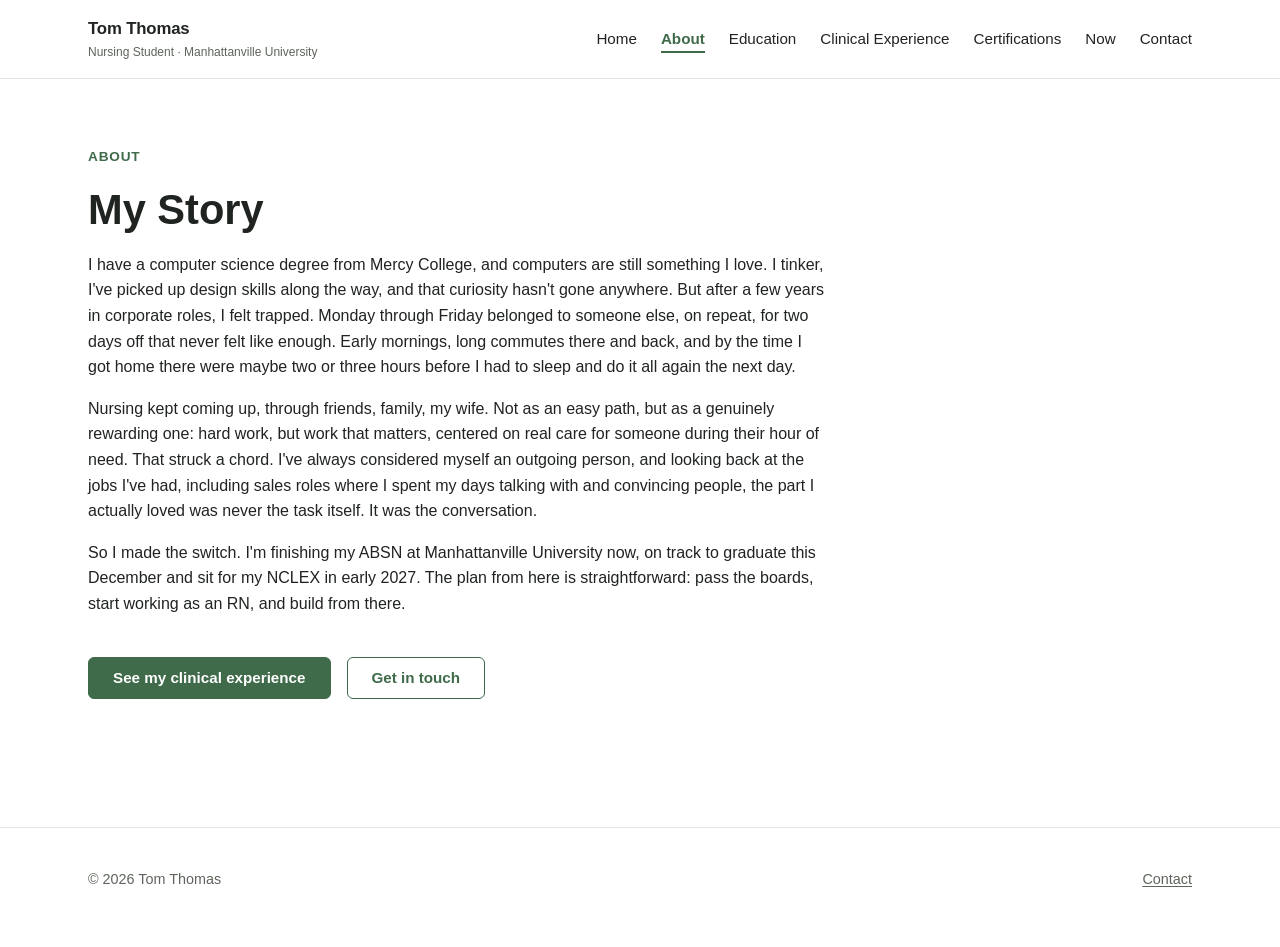
==== about.html @ 24719e66 "Add About page with full career-change story" ====
<!doctype html>
<html lang="en">
<head>
  <meta charset="UTF-8" />
  <meta name="viewport" content="width=device-width, initial-scale=1.0" />
  <title>About &middot; Tom Thomas</title>
  <meta name="description" content="Tom Thomas's path from computer science to nursing, and where he's headed next." />
  <link rel="stylesheet" href="css/style.css" />
</head>
<body>
  <header class="site-header">
    <div class="container">
      <a class="site-brand" href="index.html">
        Tom Thomas
        <span class="brand-sub">Nursing Student &middot; Manhattanville University</span>
      </a>
      <button class="nav-toggle" type="button" aria-expanded="false" aria-controls="primary-nav">
        <span>Menu</span>
      </button>
      <nav class="site-nav" id="primary-nav" aria-label="Primary">
        <ul>
          <li><a href="index.html">Home</a></li>
          <li><a href="about.html">About</a></li>
          <li><a href="education.html">Education</a></li>
          <li><a href="clinical-experience.html">Clinical Experience</a></li>
          <li><a href="certifications.html">Certifications</a></li>
          <li><a href="now.html">Now</a></li>
          <li><a href="contact.html">Contact</a></li>
        </ul>
      </nav>
    </div>
  </header>

  <main>
    <section class="section container">
      <div class="prose">
        <p class="hero-eyebrow">About</p>
        <h1>My Story</h1>

        <p>
          I have a computer science degree from Mercy College, and computers are
          still something I love. I tinker, I've picked up design skills along
          the way, and that curiosity hasn't gone anywhere. But after a few
          years in corporate roles, I felt trapped. Monday through Friday
          belonged to someone else, on repeat, for two days off that never felt
          like enough. Early mornings, long commutes there and back, and by the
          time I got home there were maybe two or three hours before I had to
          sleep and do it all again the next day.
        </p>

        <p>
          Nursing kept coming up, through friends, family, my wife. Not as an
          easy path, but as a genuinely rewarding one: hard work, but work that
          matters, centered on real care for someone during their hour of need.
          That struck a chord. I've always considered myself an outgoing
          person, and looking back at the jobs I've had, including sales roles
          where I spent my days talking with and convincing people, the part I
          actually loved was never the task itself. It was the conversation.
        </p>

        <p>
          So I made the switch. I'm finishing my ABSN at Manhattanville
          University now, on track to graduate this December and sit for my
          NCLEX in early 2027. The plan from here is straightforward: pass the
          boards, start working as an RN, and build from there.
        </p>

        <div class="hero-actions">
          <a class="btn btn-primary" href="clinical-experience.html">See my clinical experience</a>
          <a class="btn" href="contact.html">Get in touch</a>
        </div>
      </div>
    </section>
  </main>

  <footer class="site-footer">
    <div class="container">
      <p>&copy; <span id="year"></span> Tom Thomas</p>
      <p><a href="contact.html">Contact</a></p>
    </div>
  </footer>

  <script src="js/main.js"></script>
</body>
</html>
---- css/style.css ----
/* ==========================================================================
   Design tokens
   ========================================================================== */

:root {
  /* Color */
  --color-bg: #ffffff;
  --color-bg-alt: #f6f8f5;
  --color-surface: #ffffff;
  --color-text: #202420;
  --color-text-muted: #5e655c;
  --color-border: #e2e6df;
  --color-accent: #3f6b4a;
  --color-accent-hover: #2c4d34;
  --color-accent-soft: #e7efe6;

  /* Status pills (certifications, etc.): kept distinct from the accent hue */
  --status-progress-bg: #e6eef5;
  --status-progress-text: #2c5a86;
  --status-planned-bg: #f2ece2;
  --status-planned-text: #6b5230;
  --status-goal-bg: #eee9f5;
  --status-goal-text: #4d3f6b;

  /* Type */
  --font-sans:
    -apple-system, BlinkMacSystemFont, "Segoe UI", Roboto, Helvetica, Arial,
    sans-serif;
  --font-size-base: 1rem;
  --line-height-base: 1.6;

  /* Spacing scale */
  --space-1: 0.25rem;
  --space-2: 0.5rem;
  --space-3: 1rem;
  --space-4: 1.5rem;
  --space-5: 2.5rem;
  --space-6: 4rem;
  --space-7: 6rem;

  /* Layout */
  --content-width: 46rem;
  --page-width: 72rem;
  --radius: 6px;
  --border-width: 1px;
}

@media (prefers-color-scheme: dark) {
  :root {
    --color-bg: #141815;
    --color-bg-alt: #1a1f1b;
    --color-surface: #1a1f1b;
    --color-text: #e9ece7;
    --color-text-muted: #a3aa9f;
    --color-border: #313830;
    --color-accent: #7fb894;
    --color-accent-hover: #9bcaad;
    --color-accent-soft: #1f2b22;

    --status-progress-bg: #1f2d3a;
    --status-progress-text: #9dc0e0;
    --status-planned-bg: #332b1e;
    --status-planned-text: #e0c493;
    --status-goal-bg: #2a2436;
    --status-goal-text: #c9baE8;
  }
}

/* ==========================================================================
   Reset
   ========================================================================== */

*,
*::before,
*::after {
  box-sizing: border-box;
}

html {
  -webkit-text-size-adjust: 100%;
}

body {
  margin: 0;
  background: var(--color-bg);
  color: var(--color-text);
  font-family: var(--font-sans);
  font-size: var(--font-size-base);
  line-height: var(--line-height-base);
  -webkit-font-smoothing: antialiased;
}

img {
  max-width: 100%;
  display: block;
}

a {
  color: var(--color-accent);
  text-decoration-thickness: 1px;
  text-underline-offset: 2px;
}

a:hover {
  color: var(--color-accent-hover);
}

a:focus-visible,
button:focus-visible {
  outline: 2px solid var(--color-accent);
  outline-offset: 2px;
}

ul,
ol {
  padding-left: 1.2em;
}

h1,
h2,
h3,
h4 {
  line-height: 1.25;
  font-weight: 600;
  margin: 0 0 var(--space-3);
}

h1 {
  font-size: clamp(1.9rem, 1.5rem + 1.8vw, 2.6rem);
}

h2 {
  font-size: clamp(1.4rem, 1.2rem + 0.8vw, 1.8rem);
}

h3 {
  font-size: 1.15rem;
}

p {
  margin: 0 0 var(--space-3);
}

button {
  font-family: inherit;
}

/* ==========================================================================
   Layout primitives
   ========================================================================== */

.container {
  width: 100%;
  max-width: var(--page-width);
  margin-inline: auto;
  padding-inline: var(--space-4);
}

.prose {
  max-width: var(--content-width);
}

.section {
  padding-block: var(--space-6);
}

.section-tight {
  padding-block: var(--space-5);
}

.section-title {
  margin-bottom: var(--space-4);
}

.section-title p {
  color: var(--color-text-muted);
  margin-top: -0.5rem;
}

/* ==========================================================================
   Site header / nav
   ========================================================================== */

.site-header {
  border-bottom: var(--border-width) solid var(--color-border);
  background: var(--color-bg);
  position: sticky;
  top: 0;
  z-index: 10;
}

.site-header .container {
  display: flex;
  align-items: center;
  justify-content: space-between;
  padding-block: var(--space-3);
}

.site-brand {
  font-weight: 700;
  font-size: 1.05rem;
  color: var(--color-text);
  text-decoration: none;
  letter-spacing: -0.01em;
}

.site-brand:hover {
  color: var(--color-text);
}

.site-brand .brand-sub {
  display: block;
  font-weight: 400;
  font-size: 0.75rem;
  color: var(--color-text-muted);
  letter-spacing: 0;
}

.nav-toggle {
  display: none;
  background: none;
  border: var(--border-width) solid var(--color-border);
  border-radius: var(--radius);
  padding: var(--space-2) var(--space-3);
  color: var(--color-text);
  cursor: pointer;
}

.site-nav ul {
  list-style: none;
  display: flex;
  gap: var(--space-4);
  margin: 0;
  padding: 0;
}

.site-nav a {
  color: var(--color-text);
  text-decoration: none;
  font-size: 0.95rem;
  padding-block: var(--space-1);
  border-bottom: 2px solid transparent;
  white-space: nowrap;
}

.site-nav a:hover {
  color: var(--color-accent);
}

.site-nav a[aria-current="page"] {
  color: var(--color-accent);
  border-bottom-color: var(--color-accent);
  font-weight: 600;
}

@media (max-width: 60rem) {
  .nav-toggle {
    display: inline-flex;
    align-items: center;
    gap: var(--space-2);
  }

  .site-nav {
    display: none;
    width: 100%;
    border-top: var(--border-width) solid var(--color-border);
  }

  .site-nav.is-open {
    display: block;
  }

  .site-nav ul {
    flex-direction: column;
    gap: 0;
    padding-block: var(--space-2);
  }

  .site-nav a {
    display: block;
    padding: var(--space-2) 0;
  }

  .site-header .container {
    flex-wrap: wrap;
  }
}

/* ==========================================================================
   Hero
   ========================================================================== */

.hero {
  padding-block: var(--space-7) var(--space-6);
}

.hero-grid {
  display: grid;
  grid-template-columns: 1fr;
  gap: var(--space-5);
  align-items: stretch;
}

@media (min-width: 60rem) {
  .hero-grid {
    grid-template-columns: 1.15fr 0.85fr;
    gap: var(--space-6);
  }
}

.hero-photo-frame {
  background: var(--color-bg-alt);
  border: var(--border-width) solid var(--color-border);
  border-radius: var(--radius);
  padding: var(--space-4);
  display: flex;
  align-items: center;
  justify-content: center;
  min-height: 14rem;
}

.hero-photo-frame img {
  width: 100%;
  max-width: 19rem;
  height: auto;
  border-radius: var(--radius);
  display: block;
  border: var(--border-width) solid var(--color-border);
}

.hero-eyebrow {
  display: inline-block;
  color: var(--color-accent);
  font-weight: 600;
  font-size: 0.85rem;
  text-transform: uppercase;
  letter-spacing: 0.06em;
  margin-bottom: var(--space-3);
}

.hero h1 {
  margin-bottom: var(--space-3);
}

.hero-lede {
  font-size: 1.15rem;
  color: var(--color-text-muted);
  max-width: 38rem;
}

.hero-status {
  display: flex;
  flex-wrap: wrap;
  gap: var(--space-3);
  margin-top: var(--space-4);
}

.hero-actions {
  display: flex;
  flex-wrap: wrap;
  gap: var(--space-3);
  margin-top: var(--space-5);
}

/* ==========================================================================
   Buttons / pills / badges
   ========================================================================== */

.btn {
  display: inline-flex;
  align-items: center;
  gap: var(--space-2);
  padding: var(--space-2) var(--space-4);
  border-radius: var(--radius);
  border: var(--border-width) solid var(--color-accent);
  color: var(--color-accent);
  text-decoration: none;
  font-weight: 600;
  font-size: 0.95rem;
}

.btn:hover {
  background: var(--color-accent-soft);
  color: var(--color-accent-hover);
}

.btn-primary {
  background: var(--color-accent);
  color: var(--color-surface);
}

.btn-primary:hover {
  background: var(--color-accent-hover);
  color: var(--color-surface);
  border-color: var(--color-accent-hover);
}

.badge {
  display: inline-flex;
  align-items: center;
  padding: var(--space-1) var(--space-2);
  border-radius: 999px;
  font-size: 0.75rem;
  font-weight: 600;
  background: var(--color-accent-soft);
  color: var(--color-accent);
}

.status-pill {
  display: inline-flex;
  align-items: center;
  padding: 0.2rem 0.65rem;
  border-radius: 999px;
  font-size: 0.75rem;
  font-weight: 600;
}

.status-pill.is-progress {
  background: var(--status-progress-bg);
  color: var(--status-progress-text);
}

.status-pill.is-planned {
  background: var(--status-planned-bg);
  color: var(--status-planned-text);
}

.status-pill.is-goal {
  background: var(--status-goal-bg);
  color: var(--status-goal-text);
}

/* ==========================================================================
   Cards
   ========================================================================== */

.card-grid {
  display: grid;
  grid-template-columns: repeat(auto-fit, minmax(15rem, 1fr));
  gap: var(--space-4);
}

.card {
  background: var(--color-surface);
  border: var(--border-width) solid var(--color-border);
  border-radius: var(--radius);
  padding: var(--space-4);
  display: flex;
  flex-direction: column;
  gap: var(--space-2);
}

.card h3 {
  margin: 0;
}

.card p {
  color: var(--color-text-muted);
  margin: 0;
  flex-grow: 1;
}

.card-link {
  font-size: 0.9rem;
  font-weight: 600;
  text-decoration: none;
  margin-top: var(--space-2);
}

/* ==========================================================================
   Entry blocks (rotations, certifications, "now" cards, etc.)
   ========================================================================== */

.entry {
  border: var(--border-width) solid var(--color-border);
  border-radius: var(--radius);
  background: var(--color-surface);
  padding: var(--space-4);
  margin-bottom: var(--space-4);
}

.entry-header {
  display: flex;
  flex-wrap: wrap;
  align-items: baseline;
  justify-content: space-between;
  gap: var(--space-2);
  margin-bottom: var(--space-2);
}

.entry-header h3 {
  margin: 0;
}

.entry-meta {
  color: var(--color-text-muted);
  font-size: 0.9rem;
}

.entry-tags {
  display: flex;
  flex-wrap: wrap;
  gap: var(--space-2);
  margin-top: var(--space-2);
}

/* ==========================================================================
   Footer
   ========================================================================== */

.site-footer {
  border-top: var(--border-width) solid var(--color-border);
  padding-block: var(--space-5);
  margin-top: var(--space-6);
  color: var(--color-text-muted);
  font-size: 0.9rem;
}

.site-footer .container {
  display: flex;
  flex-wrap: wrap;
  justify-content: space-between;
  gap: var(--space-3);
}

.site-footer a {
  color: var(--color-text-muted);
}

.site-footer a:hover {
  color: var(--color-accent);
}

/* ==========================================================================
   Forms
   ========================================================================== */

.form-field {
  margin-bottom: var(--space-4);
}

.form-field label {
  display: block;
  font-weight: 600;
  margin-bottom: var(--space-2);
}

.form-field input,
.form-field textarea {
  width: 100%;
  padding: var(--space-2) var(--space-3);
  border: var(--border-width) solid var(--color-border);
  border-radius: var(--radius);
  background: var(--color-surface);
  color: var(--color-text);
  font-family: inherit;
  font-size: 1rem;
}

.form-field input:focus,
.form-field textarea:focus {
  outline: 2px solid var(--color-accent);
  outline-offset: 1px;
}

/* ==========================================================================
   Utilities
   ========================================================================== */

.placeholder-text {
  font-style: italic;
  opacity: 0.65;
}

.visually-hidden {
  position: absolute;
  width: 1px;
  height: 1px;
  padding: 0;
  margin: -1px;
  overflow: hidden;
  clip: rect(0, 0, 0, 0);
  white-space: nowrap;
  border: 0;
}
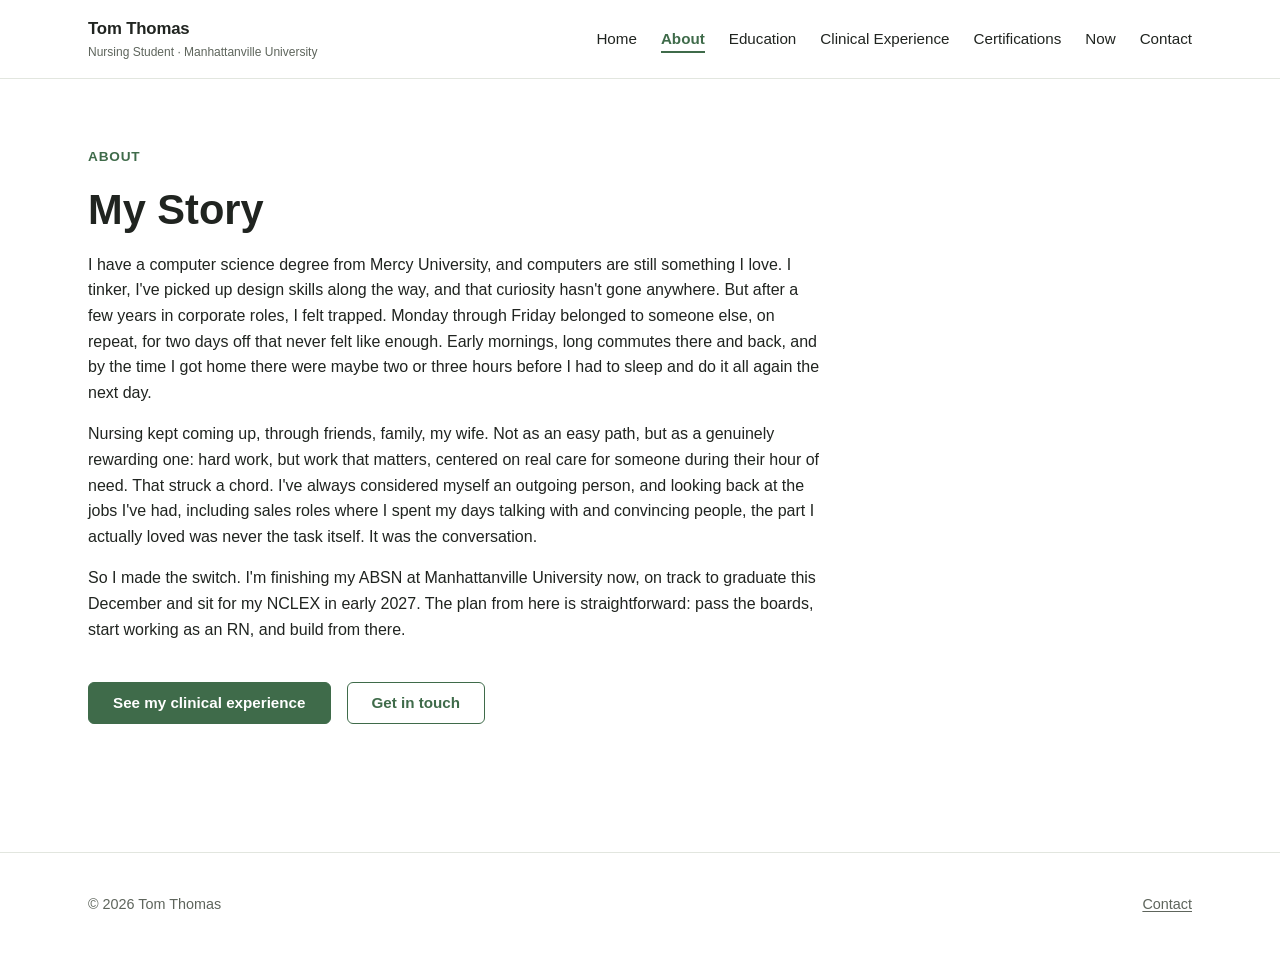
==== commit 76485ae8: "Add Education page; update Mercy College references to Mercy University" ====
--- a/about.html
+++ b/about.html
@@ -38,7 +38,7 @@
         <h1>My Story</h1>
 
         <p>
-          I have a computer science degree from Mercy College, and computers are
+          I have a computer science degree from Mercy University, and computers are
           still something I love. I tinker, I've picked up design skills along
           the way, and that curiosity hasn't gone anywhere. But after a few
           years in corporate roles, I felt trapped. Monday through Friday
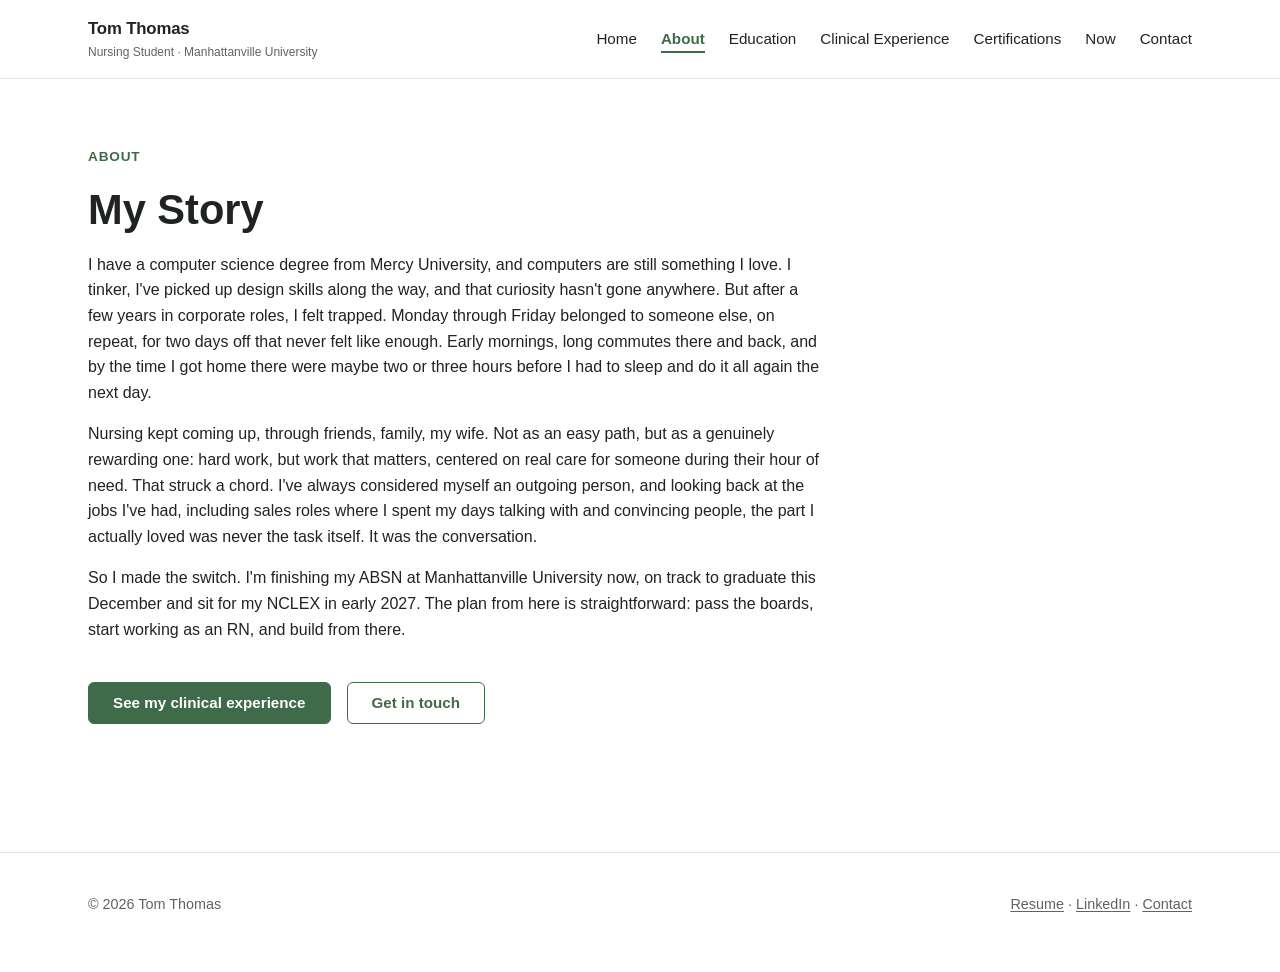
==== commit 3c9c5d9e: "Add card hover states, theme-color meta, resume PDF, and LinkedIn link - Cards and linked Now entrie" ====
--- a/about.html
+++ b/about.html
@@ -3,11 +3,26 @@
 <head>
   <meta charset="UTF-8" />
   <meta name="viewport" content="width=device-width, initial-scale=1.0" />
+  <meta name="theme-color" content="#ffffff" media="(prefers-color-scheme: light)" />
+  <meta name="theme-color" content="#141815" media="(prefers-color-scheme: dark)" />
   <title>About &middot; Tom Thomas</title>
   <meta name="description" content="Tom Thomas's path from computer science to nursing, and where he's headed next." />
+  <link rel="icon" type="image/svg+xml" href="assets/favicon.svg" />
+  <link rel="icon" type="image/png" sizes="32x32" href="assets/favicon-32.png" />
+  <link rel="apple-touch-icon" href="assets/apple-touch-icon.png" />
+  <meta property="og:type" content="website" />
+  <meta property="og:title" content="About &middot; Tom Thomas" />
+  <meta property="og:description" content="Tom Thomas's path from computer science to nursing, and where he's headed next." />
+  <meta property="og:image" content="assets/tom-portrait.jpg" />
+  <meta property="og:url" content="about.html" />
+  <meta name="twitter:card" content="summary_large_image" />
+  <meta name="twitter:title" content="About &middot; Tom Thomas" />
+  <meta name="twitter:description" content="Tom Thomas's path from computer science to nursing, and where he's headed next." />
+  <meta name="twitter:image" content="assets/tom-portrait.jpg" />
   <link rel="stylesheet" href="css/style.css" />
 </head>
 <body>
+  <a class="skip-link" href="#main-content">Skip to main content</a>
   <header class="site-header">
     <div class="container">
       <a class="site-brand" href="index.html">
@@ -31,7 +46,7 @@
     </div>
   </header>
 
-  <main>
+  <main id="main-content">
     <section class="section container">
       <div class="prose">
         <p class="hero-eyebrow">About</p>
@@ -76,7 +91,13 @@
   <footer class="site-footer">
     <div class="container">
       <p>&copy; <span id="year"></span> Tom Thomas</p>
-      <p><a href="contact.html">Contact</a></p>
+      <p>
+        <a href="assets/tom-thomas-resume.pdf" target="_blank" rel="noopener noreferrer">Resume</a>
+        &middot;
+        <a href="https://www.linkedin.com/in/tomthomas97" target="_blank" rel="noopener noreferrer">LinkedIn</a>
+        &middot;
+        <a href="contact.html">Contact</a>
+      </p>
     </div>
   </footer>
 
--- a/css/style.css
+++ b/css/style.css
@@ -43,6 +43,7 @@
   --page-width: 72rem;
   --radius: 6px;
   --border-width: 1px;
+  --shadow-hover: 0 4px 14px rgba(31, 41, 33, 0.1);
 }
 
 @media (prefers-color-scheme: dark) {
@@ -63,6 +64,8 @@
     --status-planned-text: #e0c493;
     --status-goal-bg: #2a2436;
     --status-goal-text: #c9baE8;
+
+    --shadow-hover: 0 4px 14px rgba(0, 0, 0, 0.45);
   }
 }
 
@@ -441,6 +444,7 @@
 }
 
 .card {
+  position: relative;
   background: var(--color-surface);
   border: var(--border-width) solid var(--color-border);
   border-radius: var(--radius);
@@ -448,6 +452,13 @@
   display: flex;
   flex-direction: column;
   gap: var(--space-2);
+  transition: border-color 0.15s ease, box-shadow 0.15s ease, transform 0.15s ease;
+}
+
+.card:hover {
+  border-color: var(--color-accent);
+  box-shadow: var(--shadow-hover);
+  transform: translateY(-2px);
 }
 
 .card h3 {
@@ -465,6 +476,15 @@
   font-weight: 600;
   text-decoration: none;
   margin-top: var(--space-2);
+}
+
+/* Stretches the card's single link to cover the whole card, so hovering
+   anywhere on the card (not just the link text) shows it's clickable. */
+.card .card-link::after,
+.entry-linked .card-link::after {
+  content: "";
+  position: absolute;
+  inset: 0;
 }
 
 /* ==========================================================================
@@ -479,6 +499,55 @@
   margin-bottom: var(--space-4);
 }
 
+/* Modifier for entries whose single link should make the whole card
+   clickable (see .card .card-link::after above for the stretched-link rule). */
+.entry-linked {
+  position: relative;
+  transition: border-color 0.15s ease, box-shadow 0.15s ease, transform 0.15s ease;
+}
+
+.entry-linked:hover {
+  border-color: var(--color-accent);
+  box-shadow: var(--shadow-hover);
+  transform: translateY(-2px);
+}
+
+.timeline {
+  position: relative;
+  padding-left: 2rem;
+}
+
+.timeline-item {
+  position: relative;
+}
+
+.timeline-item::before {
+  content: "";
+  position: absolute;
+  left: -2rem;
+  top: 1.9rem;
+  width: 0.75rem;
+  height: 0.75rem;
+  border-radius: 50%;
+  background: var(--color-accent);
+  border: 2px solid var(--color-bg);
+  z-index: 1;
+}
+
+.timeline-item::after {
+  content: "";
+  position: absolute;
+  left: -1.69rem;
+  top: 2.275rem;
+  bottom: -3.775rem;
+  width: 2px;
+  background: var(--color-border);
+}
+
+.timeline-item:last-child::after {
+  display: none;
+}
+
 .entry-header {
   display: flex;
   flex-wrap: wrap;
@@ -502,6 +571,31 @@
   flex-wrap: wrap;
   gap: var(--space-2);
   margin-top: var(--space-2);
+}
+
+.entry-title-group {
+  display: flex;
+  align-items: center;
+  gap: var(--space-3);
+}
+
+.app-icon {
+  display: inline-flex;
+  align-items: center;
+  justify-content: center;
+  width: 2.5rem;
+  height: 2.5rem;
+  border-radius: 0.65rem;
+  font-family: Georgia, "Times New Roman", serif;
+  font-weight: 700;
+  font-size: 0.85rem;
+  letter-spacing: 0.02em;
+  flex-shrink: 0;
+}
+
+.tnc-icon {
+  background: #0e9a8f;
+  color: #ffffff;
 }
 
 /* ==========================================================================
@@ -583,3 +677,20 @@
   white-space: nowrap;
   border: 0;
 }
+
+.skip-link {
+  position: absolute;
+  left: -9999px;
+  top: 0;
+  z-index: 100;
+  background: var(--color-accent);
+  color: var(--color-surface);
+  padding: var(--space-2) var(--space-3);
+  border-radius: 0 0 var(--radius) 0;
+  font-weight: 600;
+  text-decoration: none;
+}
+
+.skip-link:focus {
+  left: 0;
+}
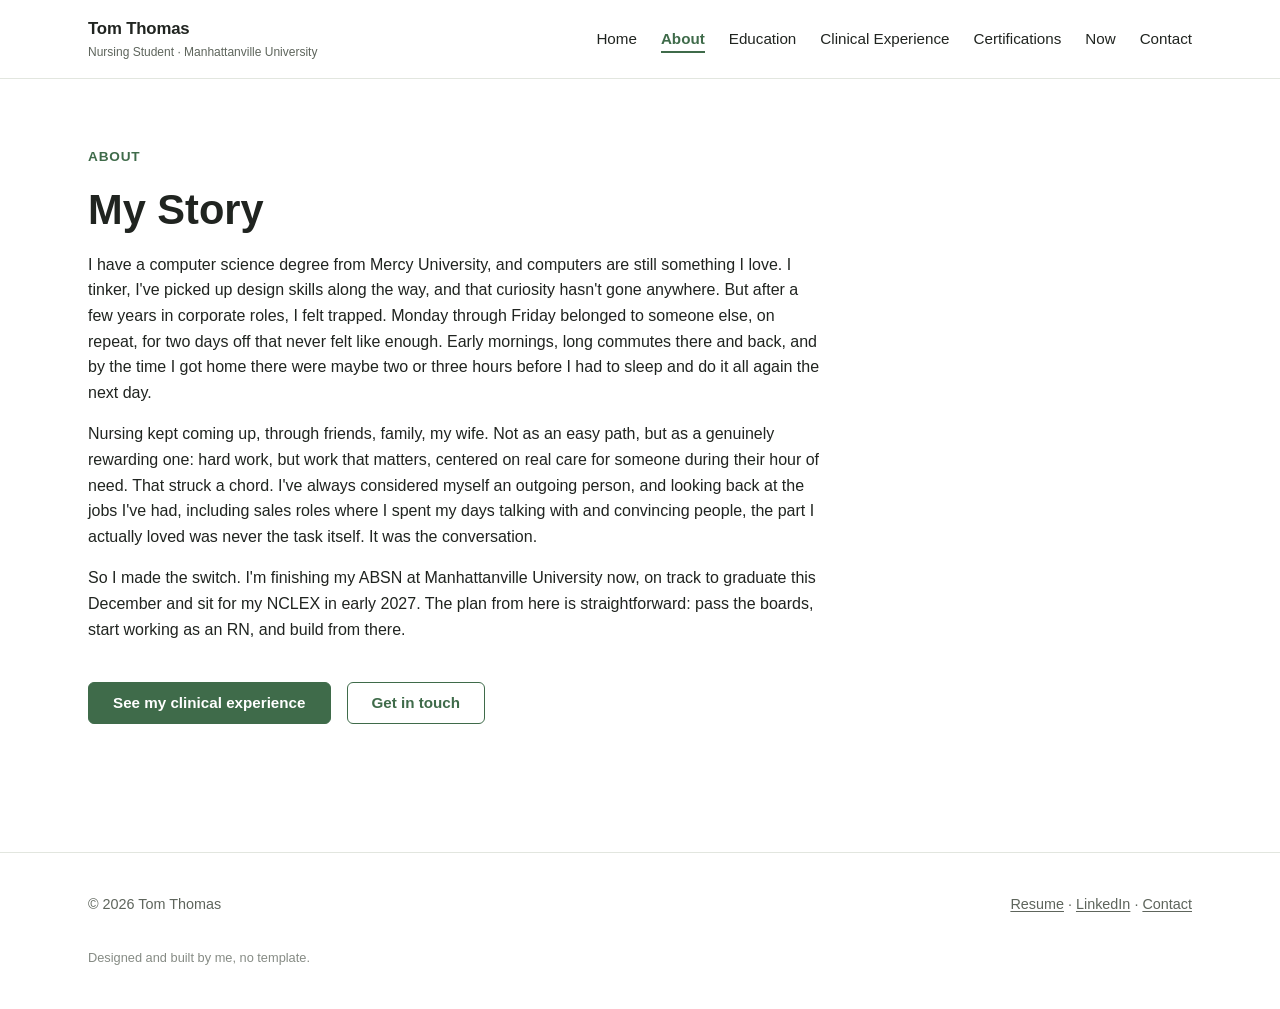
==== commit 7908b605: "Add 'designed and built by me' credit line to footer" ====
--- a/about.html
+++ b/about.html
@@ -13,12 +13,12 @@
   <meta property="og:type" content="website" />
   <meta property="og:title" content="About &middot; Tom Thomas" />
   <meta property="og:description" content="Tom Thomas's path from computer science to nursing, and where he's headed next." />
-  <meta property="og:image" content="assets/tom-portrait.jpg" />
-  <meta property="og:url" content="about.html" />
+  <meta property="og:image" content="https://tomt9715.github.io/personal-website/assets/og-card.png" />
+  <meta property="og:url" content="https://tomt9715.github.io/personal-website/about.html" />
   <meta name="twitter:card" content="summary_large_image" />
   <meta name="twitter:title" content="About &middot; Tom Thomas" />
   <meta name="twitter:description" content="Tom Thomas's path from computer science to nursing, and where he's headed next." />
-  <meta name="twitter:image" content="assets/tom-portrait.jpg" />
+  <meta name="twitter:image" content="https://tomt9715.github.io/personal-website/assets/og-card.png" />
   <link rel="stylesheet" href="css/style.css" />
 </head>
 <body>
@@ -90,14 +90,17 @@
 
   <footer class="site-footer">
     <div class="container">
-      <p>&copy; <span id="year"></span> Tom Thomas</p>
-      <p>
-        <a href="assets/tom-thomas-resume.pdf" target="_blank" rel="noopener noreferrer">Resume</a>
-        &middot;
-        <a href="https://www.linkedin.com/in/tomthomas97" target="_blank" rel="noopener noreferrer">LinkedIn</a>
-        &middot;
-        <a href="contact.html">Contact</a>
-      </p>
+      <div class="site-footer-row">
+        <p>&copy; <span id="year"></span> Tom Thomas</p>
+        <p>
+          <a href="assets/tom-thomas-resume.pdf" target="_blank" rel="noopener noreferrer">Resume</a>
+          &middot;
+          <a href="https://www.linkedin.com/in/tomthomas97" target="_blank" rel="noopener noreferrer">LinkedIn</a>
+          &middot;
+          <a href="contact.html">Contact</a>
+        </p>
+      </div>
+      <p class="footer-credit">Designed and built by me, no template.</p>
     </div>
   </footer>
 
--- a/css/style.css
+++ b/css/style.css
@@ -610,7 +610,7 @@
   font-size: 0.9rem;
 }
 
-.site-footer .container {
+.site-footer-row {
   display: flex;
   flex-wrap: wrap;
   justify-content: space-between;
@@ -623,6 +623,12 @@
 
 .site-footer a:hover {
   color: var(--color-accent);
+}
+
+.footer-credit {
+  margin: var(--space-3) 0 0;
+  font-size: 0.8rem;
+  opacity: 0.75;
 }
 
 /* ==========================================================================
